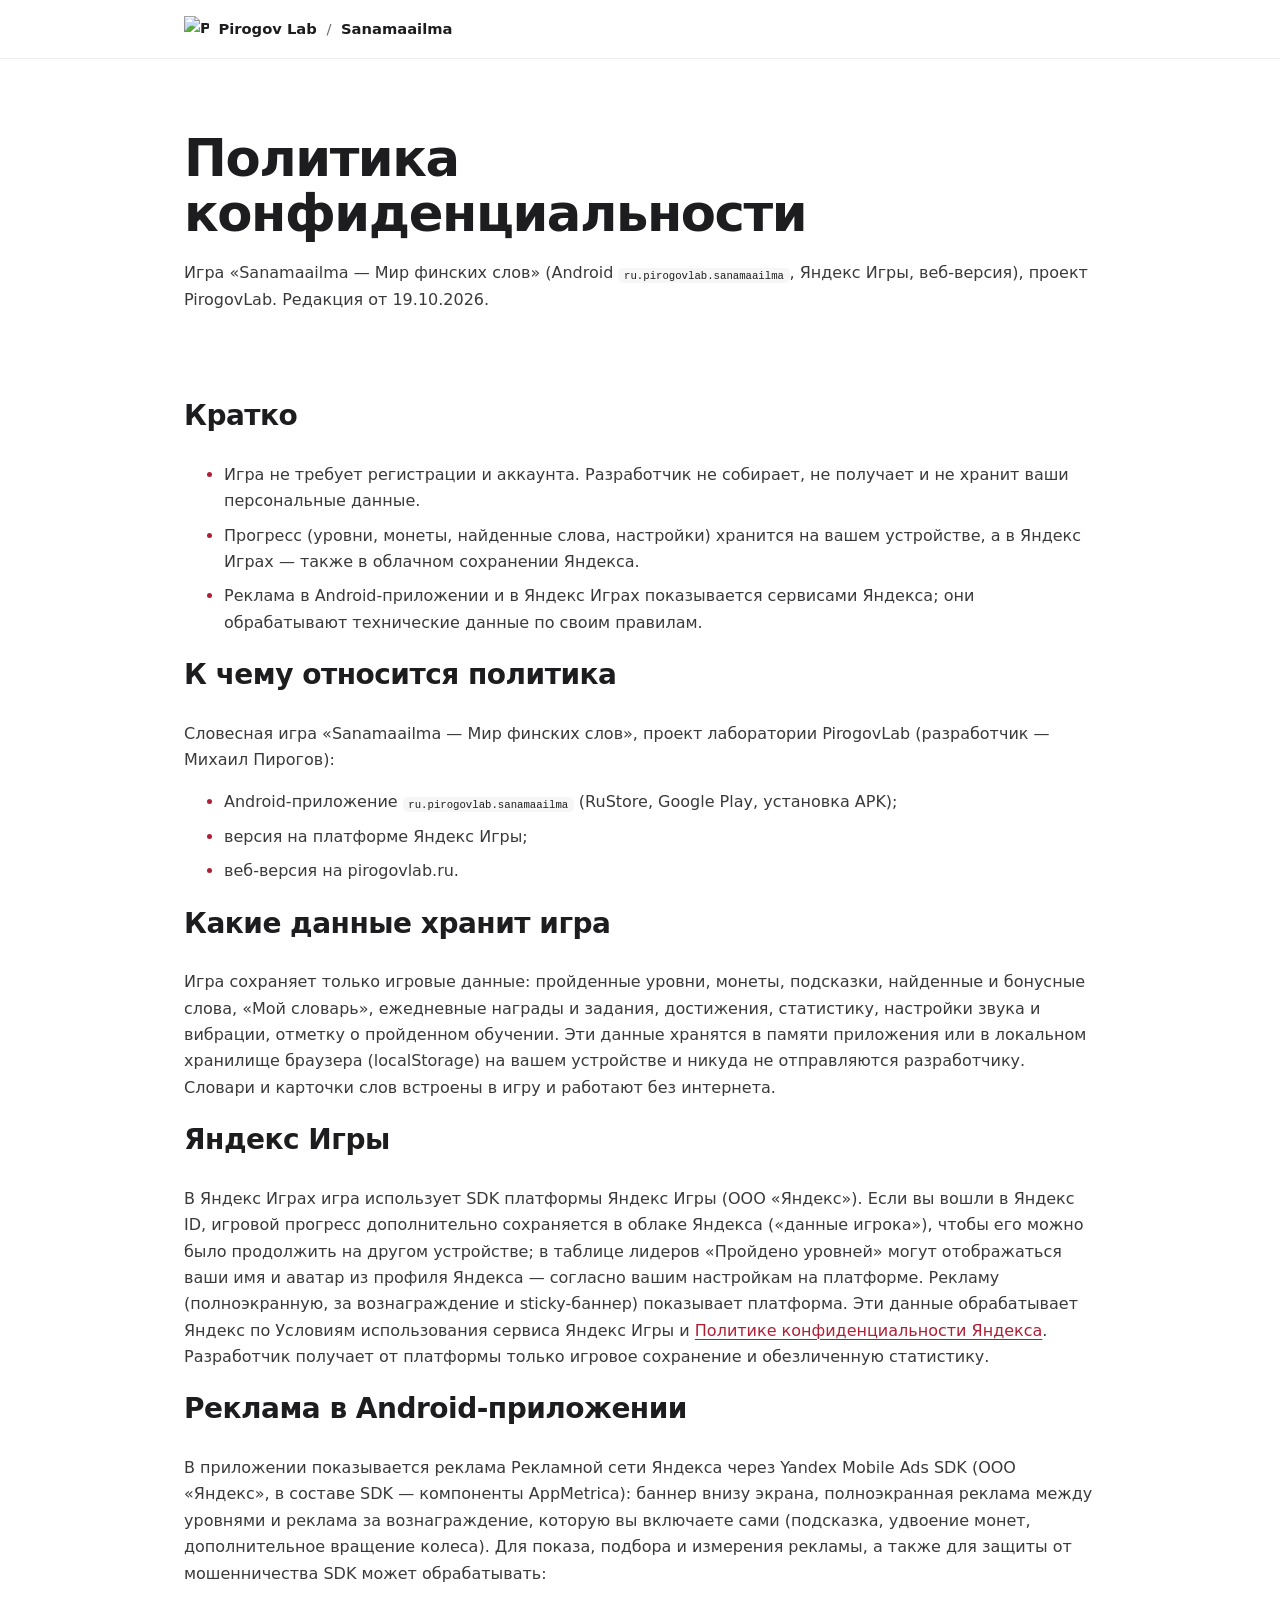
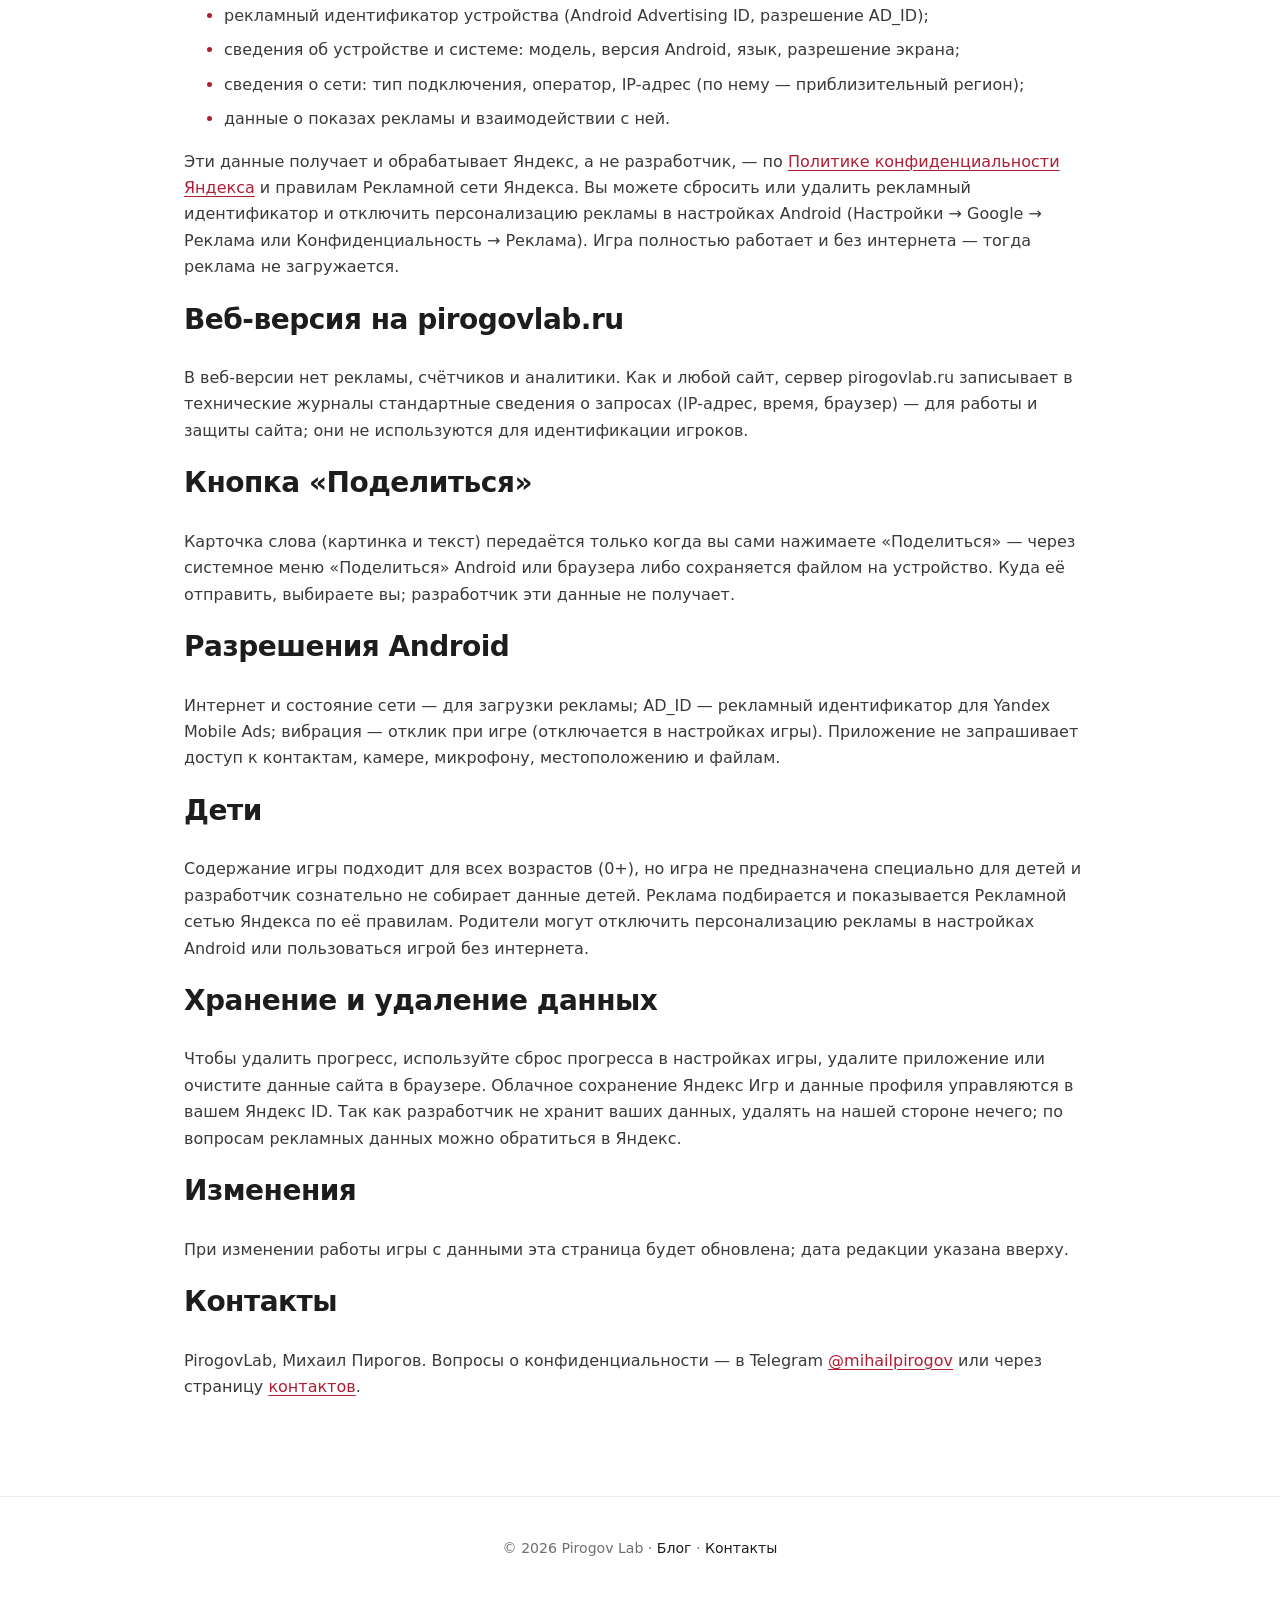
==== privacy/index.html @ 6cac8148 "Sanamaailma — Finnish word game (web, Android, Yandex Games)" ====
<!DOCTYPE html>
<html lang="ru">
<head>
<meta charset="utf-8">
<meta name="viewport" content="width=device-width, initial-scale=1">
<title>Политика конфиденциальности — Sanamaailma</title>
<meta name="description" content="Политика конфиденциальности игры «Sanamaailma» (Android, Яндекс Игры, веб-версия) — PirogovLab">
<meta name="robots" content="noindex,nofollow">
<meta name="author" content="Михаил Пирогов">
<meta name="color-scheme" content="light"><meta name="theme-color" content="#ffffff">
<link rel="icon" href="/favicon.ico" sizes="any"><link rel="icon" type="image/png" sizes="192x192" href="/icon-192.png"><link rel="apple-touch-icon" href="/apple-touch-icon.png">
<style>
  :root{--accent:#b01e34;--accent-d:#8c1528;--ink:#1d1d1f;--text:#3a3a3c;--muted:#6e6e73;--line:#ececef;--bg:#fff;--soft:#f6f6f7}
  *,*::before,*::after{box-sizing:border-box}
  html{scroll-behavior:smooth}
  body{margin:0;font-family:system-ui,-apple-system,"Segoe UI",Roboto,"Helvetica Neue",Arial,sans-serif;color:var(--text);line-height:1.65;background:var(--bg);-webkit-font-smoothing:antialiased}
  a{color:var(--accent);text-decoration-thickness:1px;text-underline-offset:.18em}
  a:hover{color:var(--accent-d)}
  .wrap{max-width:60rem;margin:0 auto;padding:0 1.5rem}
  .top{position:sticky;top:0;z-index:5;background:rgba(255,255,255,.82);backdrop-filter:saturate(180%) blur(14px);-webkit-backdrop-filter:saturate(180%) blur(14px);border-bottom:1px solid var(--line)}
  nav{display:flex;align-items:center;gap:.6rem;height:3.6rem;font-size:.92rem;color:var(--muted)}
  nav a{color:var(--ink);text-decoration:none;font-weight:600}
  nav a:hover{color:var(--accent)}
  .logo{display:block;width:1.55rem;height:1.55rem}
  .logo img{width:100%;height:100%;display:block}
  header{display:grid;grid-template-columns:minmax(0,1.1fr) minmax(0,.9fr);gap:3.5rem;align-items:center;padding:4.5rem 0 4rem}
  .eyebrow{display:flex;align-items:center;gap:.6rem;margin:0 0 1.3rem;font-size:.8rem;font-weight:600;letter-spacing:.08em;text-transform:uppercase;color:var(--accent)}
  .flag{width:1.9rem;height:auto;border-radius:.25rem;box-shadow:0 0 0 1px rgba(0,0,0,.06)}
  h1{margin:0 0 1.2rem;font-size:clamp(2.1rem,5vw,3.2rem);line-height:1.08;font-weight:700;letter-spacing:-.028em;color:var(--ink)}
  .lead{font-size:clamp(1.05rem,2.2vw,1.18rem);color:var(--muted);margin:0 0 2rem}
  .lead b{color:var(--ink);font-weight:600}
  .btn{display:inline-flex;align-items:center;gap:.6rem;padding:.9rem 1.5rem;border-radius:.85rem;font-weight:600;font-size:1rem;color:#fff!important;text-decoration:none;background:var(--accent);box-shadow:0 6px 20px rgba(176,30,52,.22);transition:background .15s,transform .15s,box-shadow .15s}
  .btn:hover{background:var(--accent-d);transform:translateY(-1px);box-shadow:0 10px 26px rgba(176,30,52,.28)}
  .meta{display:flex;flex-wrap:wrap;gap:.5rem;margin-top:1.4rem}
  .pill{padding:.28rem .75rem;border-radius:999px;background:var(--soft);color:var(--muted);font-size:.84rem}
  .viz{position:relative;aspect-ratio:1;width:100%;max-width:26rem;justify-self:end;border-radius:1.75rem;overflow:hidden;background:radial-gradient(120% 90% at 50% 35%,#2a0f16 0%,#12080b 60%,#0b0607 100%);box-shadow:0 1px 2px rgba(0,0,0,.08),0 24px 60px rgba(60,10,20,.22);touch-action:pan-y;user-select:none}
  .viz-img{position:absolute;inset:0;width:100%;height:100%;object-fit:cover;transition:opacity .6s}
  .viz canvas{position:absolute;inset:0;width:100%!important;height:100%!important;cursor:grab;opacity:0;transition:opacity .6s}
  .viz canvas:active{cursor:grabbing}
  .viz.live canvas{opacity:1}.viz.live .viz-img{opacity:0}
  .viz-hint{position:absolute;left:0;right:0;bottom:.9rem;text-align:center;font-size:.75rem;letter-spacing:.02em;color:rgba(255,255,255,.55);opacity:0;transition:opacity .6s;pointer-events:none}
  .viz.live .viz-hint{opacity:1}
  .rule{height:1px;background:var(--line);margin:0;border:0;position:relative;overflow:visible}
  .rule::after{content:"";position:absolute;left:50%;top:50%;width:.7rem;height:.7rem;margin:-.35rem 0 0 -.35rem;background:var(--accent);transform:rotate(45deg);box-shadow:0 0 0 .55rem #fff}
  section{margin-top:5rem}
  h2{font-size:clamp(1.4rem,3vw,1.75rem);margin:0 0 1.4rem;color:var(--ink);font-weight:700;letter-spacing:-.018em}
  .card{background:#fff;border:1px solid var(--line);border-radius:1.15rem;padding:1.5rem 1.6rem;box-shadow:0 1px 2px rgba(0,0,0,.03),0 8px 30px rgba(0,0,0,.05)}
  kbd{display:inline-block;padding:.05rem .45rem;border-radius:.4rem;background:var(--soft);border:1px solid #e2e2e6;font-family:inherit;font-size:.88em;color:var(--ink)}
  ol li,ul li{margin:.5rem 0}
  li::marker{color:var(--accent)}
  details{border-bottom:1px solid var(--line);padding:1rem 0}
  details:first-child{padding-top:0}
  details:last-child{border-bottom:0;padding-bottom:0}
  summary{cursor:pointer;font-weight:600;color:var(--ink)}
  summary::marker{color:var(--accent)}
  details p{margin:.6rem 0 0;color:var(--muted)}
  .note{color:var(--muted);font-size:.9rem;margin-top:1.2rem}
  code{font-size:.82em;word-break:break-all;color:var(--ink);background:var(--soft);padding:.1rem .35rem;border-radius:.3rem}
  pre.instr{margin:0;white-space:pre-wrap;font-family:inherit;font-size:.95rem;color:var(--text);line-height:1.55}
  footer{margin-top:6rem;padding:2.5rem 1.5rem 3rem;font-size:.88rem;color:var(--muted);text-align:center;border-top:1px solid var(--line)}
  footer a{color:var(--ink);text-decoration:none}
  @media (max-width:760px){header{grid-template-columns:1fr;gap:2.2rem;padding:2.5rem 0 3rem}.viz{justify-self:center;max-width:22rem}section{margin-top:3.5rem}.card{padding:1.2rem}}

  .callout{display:flex;gap:1rem;align-items:flex-start;margin:1.25rem 0 0;padding:1.05rem 1.25rem;border-radius:1rem;background:linear-gradient(135deg,#fff8f8 0%,#fff 60%);border:1px solid #f0d4d8;box-shadow:0 1px 2px rgba(176,30,52,.04)}
  .callout-ico{flex:0 0 auto;width:2.2rem;height:2.2rem;border-radius:.7rem;background:var(--accent);color:#fff;display:grid;place-items:center;font-size:1.05rem;font-weight:700}
  .callout strong{color:var(--ink)}
  .callout p{margin:0;color:var(--text);font-size:.98rem}
  .shots{display:grid;grid-template-columns:1fr;gap:1rem;margin-top:1.2rem}
  .shot{margin:0;border:1px solid var(--line);border-radius:1.15rem;overflow:hidden;background:#fff;box-shadow:0 1px 2px rgba(0,0,0,.03),0 8px 30px rgba(0,0,0,.05)}
  .shot img{display:block;width:100%;height:auto;vertical-align:middle}
  .shot figcaption{padding:.75rem 1.1rem .95rem;font-size:.9rem;color:var(--muted);border-top:1px solid var(--line)}
  @media (min-width:760px){.shots.two{grid-template-columns:1.15fr .85fr}}
  @media (prefers-reduced-motion:reduce){.btn,.viz-img,.viz canvas{transition:none}}

  .lang{margin-left:auto;flex:none;display:inline-flex;align-items:center;gap:.1rem;padding:.16rem;border-radius:999px;background:var(--soft);border:1px solid var(--line);font-size:.74rem;font-weight:600;letter-spacing:.06em;line-height:1}
  .lang a,.lang .on{display:block;padding:.42rem .66rem;border-radius:999px;text-decoration:none}
  nav .lang a{color:var(--muted);font-weight:600}
  nav .lang a:hover{color:var(--accent)}
  .lang .on{background:#fff;color:var(--ink);box-shadow:0 1px 2px rgba(0,0,0,.08),0 0 0 1px rgba(0,0,0,.03)}
  nav>a{flex:none;white-space:nowrap}
  .crumb{min-width:0;overflow:hidden;text-overflow:ellipsis;white-space:nowrap}
</style>
<style>main>header h1{font-size:clamp(1.65rem,7.2vw,3.2rem);hyphens:auto;overflow-wrap:break-word}.pp h2{margin-top:2rem}.pp h2:first-child{margin-top:0}.pp ul{padding-left:1.2rem}.pp .upd{color:var(--muted);font-size:.92rem}</style>
</head>
<body>
<div class="top"><div class="wrap">
  <nav aria-label="Навигация"><a href="/" class="logo" aria-label="Pirogov Lab"><img src="/mariyskaya-raskladka-klaviatury/img/logo-mark-128.webp" width="128" height="128" alt="Pirogov Lab"></a><a href="/">Pirogov Lab</a><span aria-hidden="true">/</span><span class="crumb"><a href="/sanamaailma/">Sanamaailma</a></span></nav>
</div></div>
<main class="wrap">
  <header style="display:block"><h1>Политика конфиденциальности</h1><p class="upd">Игра «Sanamaailma — Мир финских слов» (Android <code>ru.pirogovlab.sanamaailma</code>, Яндекс Игры, веб-версия), проект PirogovLab. Редакция от 19.10.2026.</p></header>
  <h2>Кратко</h2>
  <ul>
    <li>Игра не требует регистрации и аккаунта. Разработчик не собирает, не получает и не хранит ваши персональные данные.</li>
    <li>Прогресс (уровни, монеты, найденные слова, настройки) хранится на вашем устройстве, а в Яндекс Играх — также в облачном сохранении Яндекса.</li>
    <li>Реклама в Android-приложении и в Яндекс Играх показывается сервисами Яндекса; они обрабатывают технические данные по своим правилам.</li>
  </ul>
  <h2>К чему относится политика</h2>
  <p>Словесная игра «Sanamaailma — Мир финских слов», проект лаборатории PirogovLab (разработчик — Михаил Пирогов):</p>
  <ul><li>Android-приложение <code>ru.pirogovlab.sanamaailma</code> (RuStore, Google Play, установка APK);</li><li>версия на платформе Яндекс Игры;</li><li>веб-версия на pirogovlab.ru.</li></ul>
  <h2>Какие данные хранит игра</h2>
  <p>Игра сохраняет только игровые данные: пройденные уровни, монеты, подсказки, найденные и бонусные слова, «Мой словарь», ежедневные награды и задания, достижения, статистику, настройки звука и вибрации, отметку о пройденном обучении. Эти данные хранятся в памяти приложения или в локальном хранилище браузера (localStorage) на вашем устройстве и никуда не отправляются разработчику. Словари и карточки слов встроены в игру и работают без интернета.</p>
  <h2>Яндекс Игры</h2>
  <p>В Яндекс Играх игра использует SDK платформы Яндекс Игры (ООО «Яндекс»). Если вы вошли в Яндекс ID, игровой прогресс дополнительно сохраняется в облаке Яндекса («данные игрока»), чтобы его можно было продолжить на другом устройстве; в таблице лидеров «Пройдено уровней» могут отображаться ваши имя и аватар из профиля Яндекса — согласно вашим настройкам на платформе. Рекламу (полноэкранную, за вознаграждение и sticky-баннер) показывает платформа. Эти данные обрабатывает Яндекс по Условиям использования сервиса Яндекс Игры и <a href="https://yandex.ru/legal/confidential/" rel="noopener" target="_blank">Политике конфиденциальности Яндекса</a>. Разработчик получает от платформы только игровое сохранение и обезличенную статистику.</p>
  <h2>Реклама в Android-приложении</h2>
  <p>В приложении показывается реклама Рекламной сети Яндекса через Yandex Mobile Ads SDK (ООО «Яндекс», в составе SDK — компоненты AppMetrica): баннер внизу экрана, полноэкранная реклама между уровнями и реклама за вознаграждение, которую вы включаете сами (подсказка, удвоение монет, дополнительное вращение колеса). Для показа, подбора и измерения рекламы, а также для защиты от мошенничества SDK может обрабатывать:</p>
  <ul><li>рекламный идентификатор устройства (Android Advertising ID, разрешение AD_ID);</li><li>сведения об устройстве и системе: модель, версия Android, язык, разрешение экрана;</li><li>сведения о сети: тип подключения, оператор, IP-адрес (по нему — приблизительный регион);</li><li>данные о показах рекламы и взаимодействии с ней.</li></ul>
  <p>Эти данные получает и обрабатывает Яндекс, а не разработчик, — по <a href="https://yandex.ru/legal/confidential/" rel="noopener" target="_blank">Политике конфиденциальности Яндекса</a> и правилам Рекламной сети Яндекса. Вы можете сбросить или удалить рекламный идентификатор и отключить персонализацию рекламы в настройках Android (Настройки → Google → Реклама или Конфиденциальность → Реклама). Игра полностью работает и без интернета — тогда реклама не загружается.</p>
  <h2>Веб-версия на pirogovlab.ru</h2>
  <p>В веб-версии нет рекламы, счётчиков и аналитики. Как и любой сайт, сервер pirogovlab.ru записывает в технические журналы стандартные сведения о запросах (IP-адрес, время, браузер) — для работы и защиты сайта; они не используются для идентификации игроков.</p>
  <h2>Кнопка «Поделиться»</h2>
  <p>Карточка слова (картинка и текст) передаётся только когда вы сами нажимаете «Поделиться» — через системное меню «Поделиться» Android или браузера либо сохраняется файлом на устройство. Куда её отправить, выбираете вы; разработчик эти данные не получает.</p>
  <h2>Разрешения Android</h2>
  <p>Интернет и состояние сети — для загрузки рекламы; AD_ID — рекламный идентификатор для Yandex Mobile Ads; вибрация — отклик при игре (отключается в настройках игры). Приложение не запрашивает доступ к контактам, камере, микрофону, местоположению и файлам.</p>
  <h2>Дети</h2>
  <p>Содержание игры подходит для всех возрастов (0+), но игра не предназначена специально для детей и разработчик сознательно не собирает данные детей. Реклама подбирается и показывается Рекламной сетью Яндекса по её правилам. Родители могут отключить персонализацию рекламы в настройках Android или пользоваться игрой без интернета.</p>
  <h2>Хранение и удаление данных</h2>
  <p>Чтобы удалить прогресс, используйте сброс прогресса в настройках игры, удалите приложение или очистите данные сайта в браузере. Облачное сохранение Яндекс Игр и данные профиля управляются в вашем Яндекс ID. Так как разработчик не хранит ваших данных, удалять на нашей стороне нечего; по вопросам рекламных данных можно обратиться в Яндекс.</p>
  <h2>Изменения</h2>
  <p>При изменении работы игры с данными эта страница будет обновлена; дата редакции указана вверху.</p>
  <h2>Контакты</h2>
  <p>PirogovLab, Михаил Пирогов. Вопросы о конфиденциальности — в Telegram <a href="https://t.me/mihailpirogov" rel="noopener" target="_blank">@mihailpirogov</a> или через страницу <a href="/contacts/">контактов</a>.</p>
  </section>
</main>
<footer>&copy; 2026 Pirogov Lab · <a href="/blog/">Блог</a> · <a href="/contacts/">Контакты</a></footer>
</body>
</html>
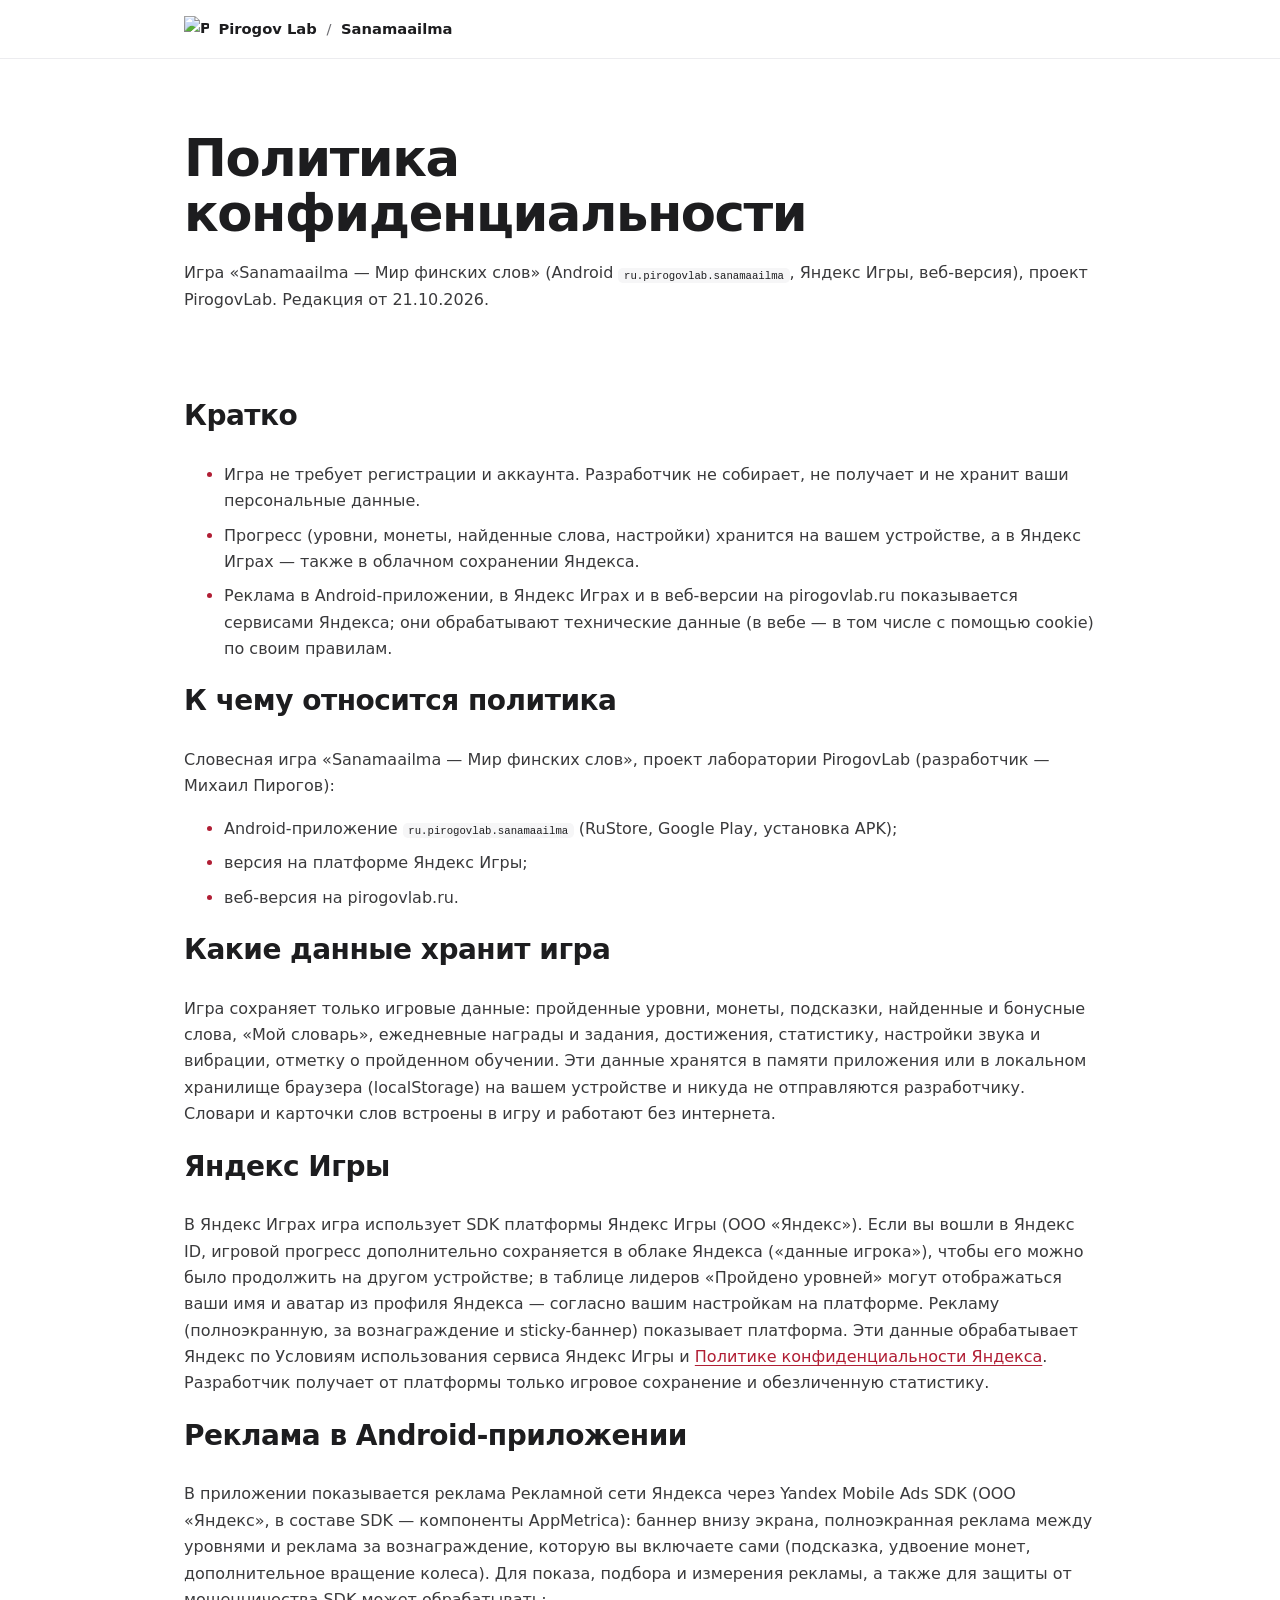
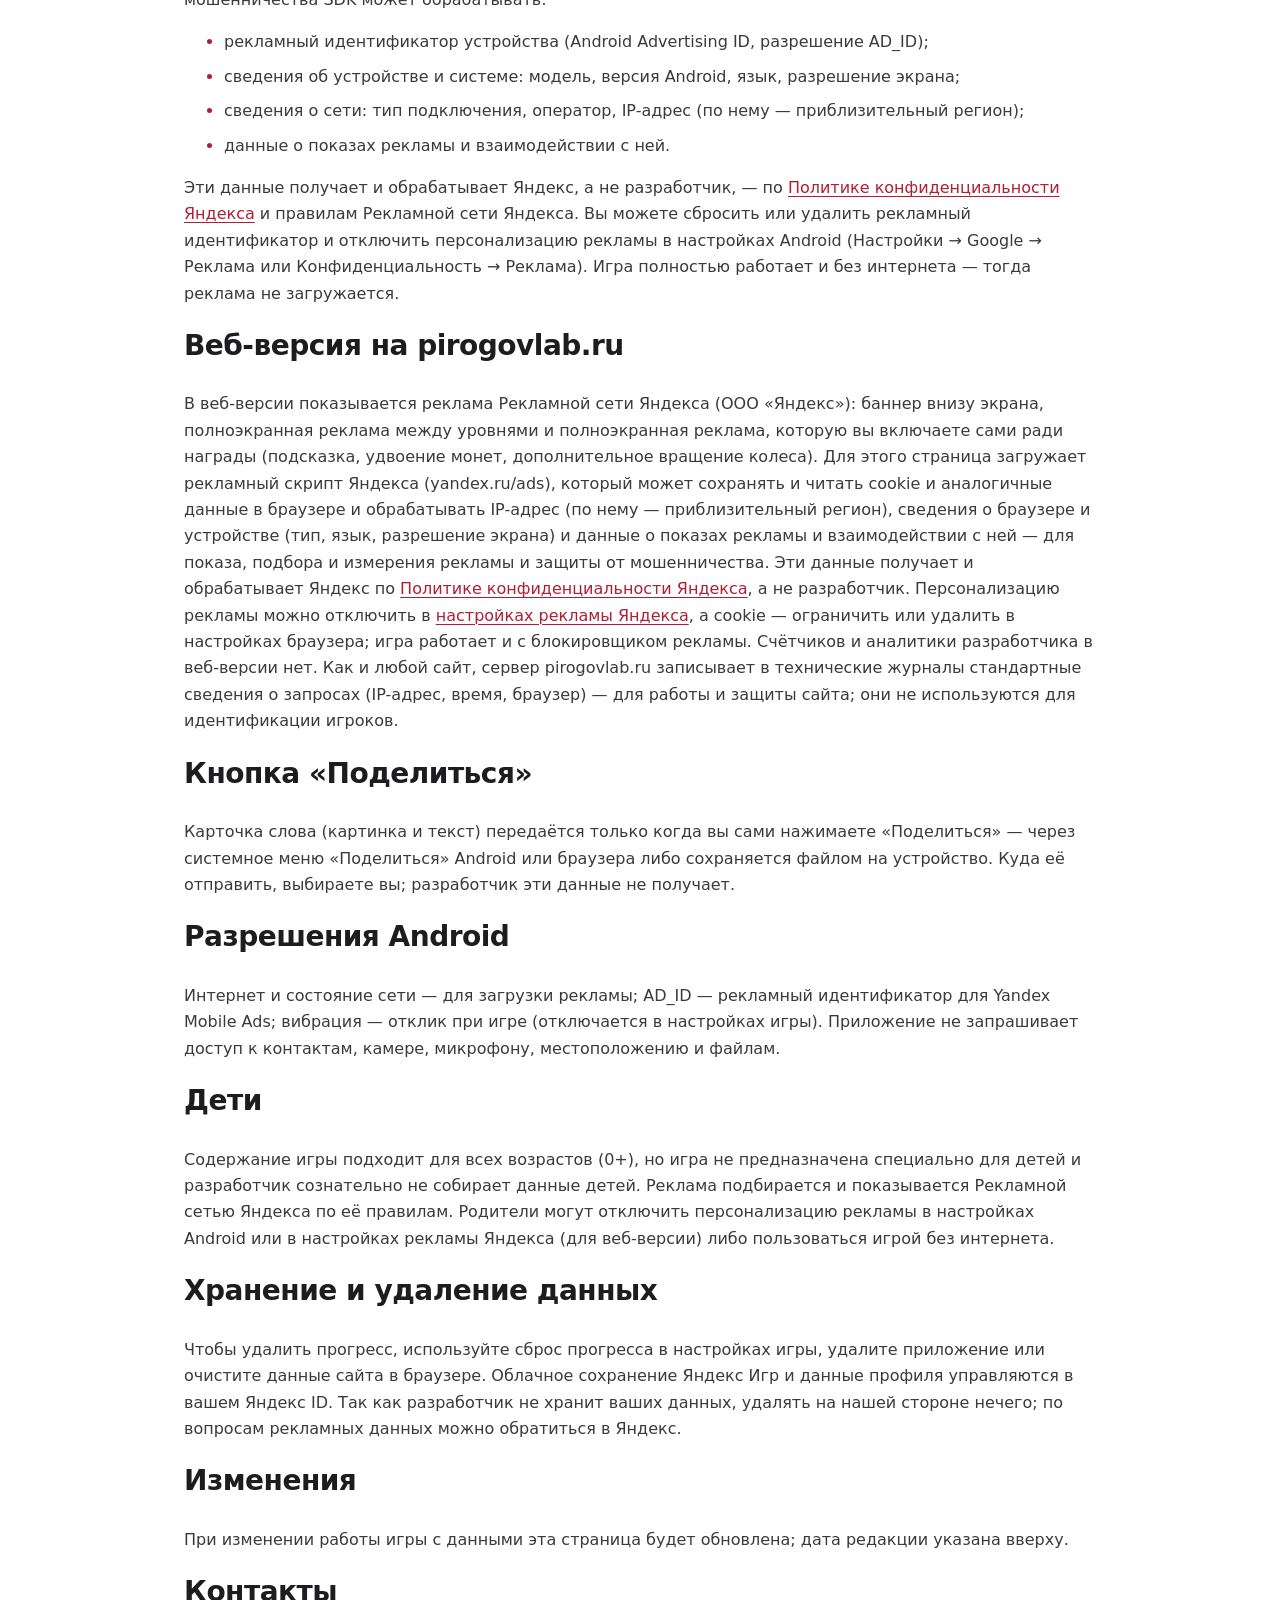
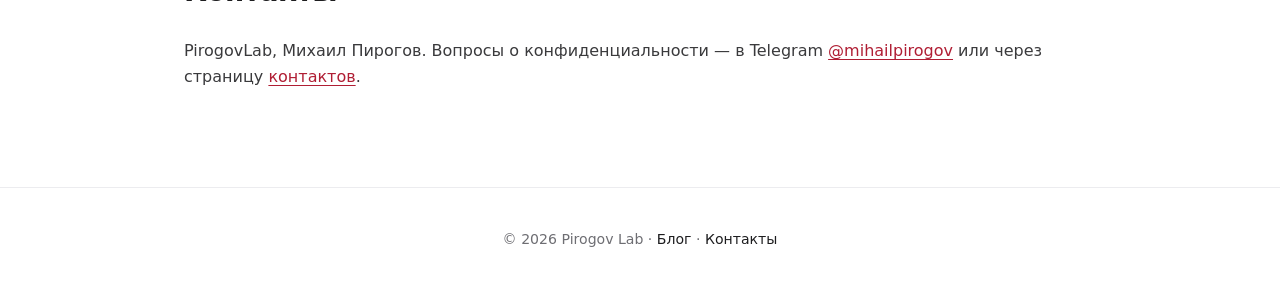
==== commit 399893a5: "Web ads layer for the public site (Yandex.RTB, empty IDs = off), privacy update, tests" ====
--- a/privacy/index.html
+++ b/privacy/index.html
@@ -87,12 +87,12 @@
   <nav aria-label="Навигация"><a href="/" class="logo" aria-label="Pirogov Lab"><img src="/mariyskaya-raskladka-klaviatury/img/logo-mark-128.webp" width="128" height="128" alt="Pirogov Lab"></a><a href="/">Pirogov Lab</a><span aria-hidden="true">/</span><span class="crumb"><a href="/sanamaailma/">Sanamaailma</a></span></nav>
 </div></div>
 <main class="wrap">
-  <header style="display:block"><h1>Политика конфиденциальности</h1><p class="upd">Игра «Sanamaailma — Мир финских слов» (Android <code>ru.pirogovlab.sanamaailma</code>, Яндекс Игры, веб-версия), проект PirogovLab. Редакция от 19.10.2026.</p></header>
+  <header style="display:block"><h1>Политика конфиденциальности</h1><p class="upd">Игра «Sanamaailma — Мир финских слов» (Android <code>ru.pirogovlab.sanamaailma</code>, Яндекс Игры, веб-версия), проект PirogovLab. Редакция от 21.10.2026.</p></header>
   <h2>Кратко</h2>
   <ul>
     <li>Игра не требует регистрации и аккаунта. Разработчик не собирает, не получает и не хранит ваши персональные данные.</li>
     <li>Прогресс (уровни, монеты, найденные слова, настройки) хранится на вашем устройстве, а в Яндекс Играх — также в облачном сохранении Яндекса.</li>
-    <li>Реклама в Android-приложении и в Яндекс Играх показывается сервисами Яндекса; они обрабатывают технические данные по своим правилам.</li>
+    <li>Реклама в Android-приложении, в Яндекс Играх и в веб-версии на pirogovlab.ru показывается сервисами Яндекса; они обрабатывают технические данные (в вебе — в том числе с помощью cookie) по своим правилам.</li>
   </ul>
   <h2>К чему относится политика</h2>
   <p>Словесная игра «Sanamaailma — Мир финских слов», проект лаборатории PirogovLab (разработчик — Михаил Пирогов):</p>
@@ -106,13 +106,13 @@
   <ul><li>рекламный идентификатор устройства (Android Advertising ID, разрешение AD_ID);</li><li>сведения об устройстве и системе: модель, версия Android, язык, разрешение экрана;</li><li>сведения о сети: тип подключения, оператор, IP-адрес (по нему — приблизительный регион);</li><li>данные о показах рекламы и взаимодействии с ней.</li></ul>
   <p>Эти данные получает и обрабатывает Яндекс, а не разработчик, — по <a href="https://yandex.ru/legal/confidential/" rel="noopener" target="_blank">Политике конфиденциальности Яндекса</a> и правилам Рекламной сети Яндекса. Вы можете сбросить или удалить рекламный идентификатор и отключить персонализацию рекламы в настройках Android (Настройки → Google → Реклама или Конфиденциальность → Реклама). Игра полностью работает и без интернета — тогда реклама не загружается.</p>
   <h2>Веб-версия на pirogovlab.ru</h2>
-  <p>В веб-версии нет рекламы, счётчиков и аналитики. Как и любой сайт, сервер pirogovlab.ru записывает в технические журналы стандартные сведения о запросах (IP-адрес, время, браузер) — для работы и защиты сайта; они не используются для идентификации игроков.</p>
+  <p>В веб-версии показывается реклама Рекламной сети Яндекса (ООО «Яндекс»): баннер внизу экрана, полноэкранная реклама между уровнями и полноэкранная реклама, которую вы включаете сами ради награды (подсказка, удвоение монет, дополнительное вращение колеса). Для этого страница загружает рекламный скрипт Яндекса (yandex.ru/ads), который может сохранять и читать cookie и аналогичные данные в браузере и обрабатывать IP-адрес (по нему — приблизительный регион), сведения о браузере и устройстве (тип, язык, разрешение экрана) и данные о показах рекламы и взаимодействии с ней — для показа, подбора и измерения рекламы и защиты от мошенничества. Эти данные получает и обрабатывает Яндекс по <a href="https://yandex.ru/legal/confidential/" rel="noopener" target="_blank">Политике конфиденциальности Яндекса</a>, а не разработчик. Персонализацию рекламы можно отключить в <a href="https://yandex.ru/tune/adv" rel="noopener" target="_blank">настройках рекламы Яндекса</a>, а cookie — ограничить или удалить в настройках браузера; игра работает и с блокировщиком рекламы. Счётчиков и аналитики разработчика в веб-версии нет. Как и любой сайт, сервер pirogovlab.ru записывает в технические журналы стандартные сведения о запросах (IP-адрес, время, браузер) — для работы и защиты сайта; они не используются для идентификации игроков.</p>
   <h2>Кнопка «Поделиться»</h2>
   <p>Карточка слова (картинка и текст) передаётся только когда вы сами нажимаете «Поделиться» — через системное меню «Поделиться» Android или браузера либо сохраняется файлом на устройство. Куда её отправить, выбираете вы; разработчик эти данные не получает.</p>
   <h2>Разрешения Android</h2>
   <p>Интернет и состояние сети — для загрузки рекламы; AD_ID — рекламный идентификатор для Yandex Mobile Ads; вибрация — отклик при игре (отключается в настройках игры). Приложение не запрашивает доступ к контактам, камере, микрофону, местоположению и файлам.</p>
   <h2>Дети</h2>
-  <p>Содержание игры подходит для всех возрастов (0+), но игра не предназначена специально для детей и разработчик сознательно не собирает данные детей. Реклама подбирается и показывается Рекламной сетью Яндекса по её правилам. Родители могут отключить персонализацию рекламы в настройках Android или пользоваться игрой без интернета.</p>
+  <p>Содержание игры подходит для всех возрастов (0+), но игра не предназначена специально для детей и разработчик сознательно не собирает данные детей. Реклама подбирается и показывается Рекламной сетью Яндекса по её правилам. Родители могут отключить персонализацию рекламы в настройках Android или в настройках рекламы Яндекса (для веб-версии) либо пользоваться игрой без интернета.</p>
   <h2>Хранение и удаление данных</h2>
   <p>Чтобы удалить прогресс, используйте сброс прогресса в настройках игры, удалите приложение или очистите данные сайта в браузере. Облачное сохранение Яндекс Игр и данные профиля управляются в вашем Яндекс ID. Так как разработчик не хранит ваших данных, удалять на нашей стороне нечего; по вопросам рекламных данных можно обратиться в Яндекс.</p>
   <h2>Изменения</h2>
